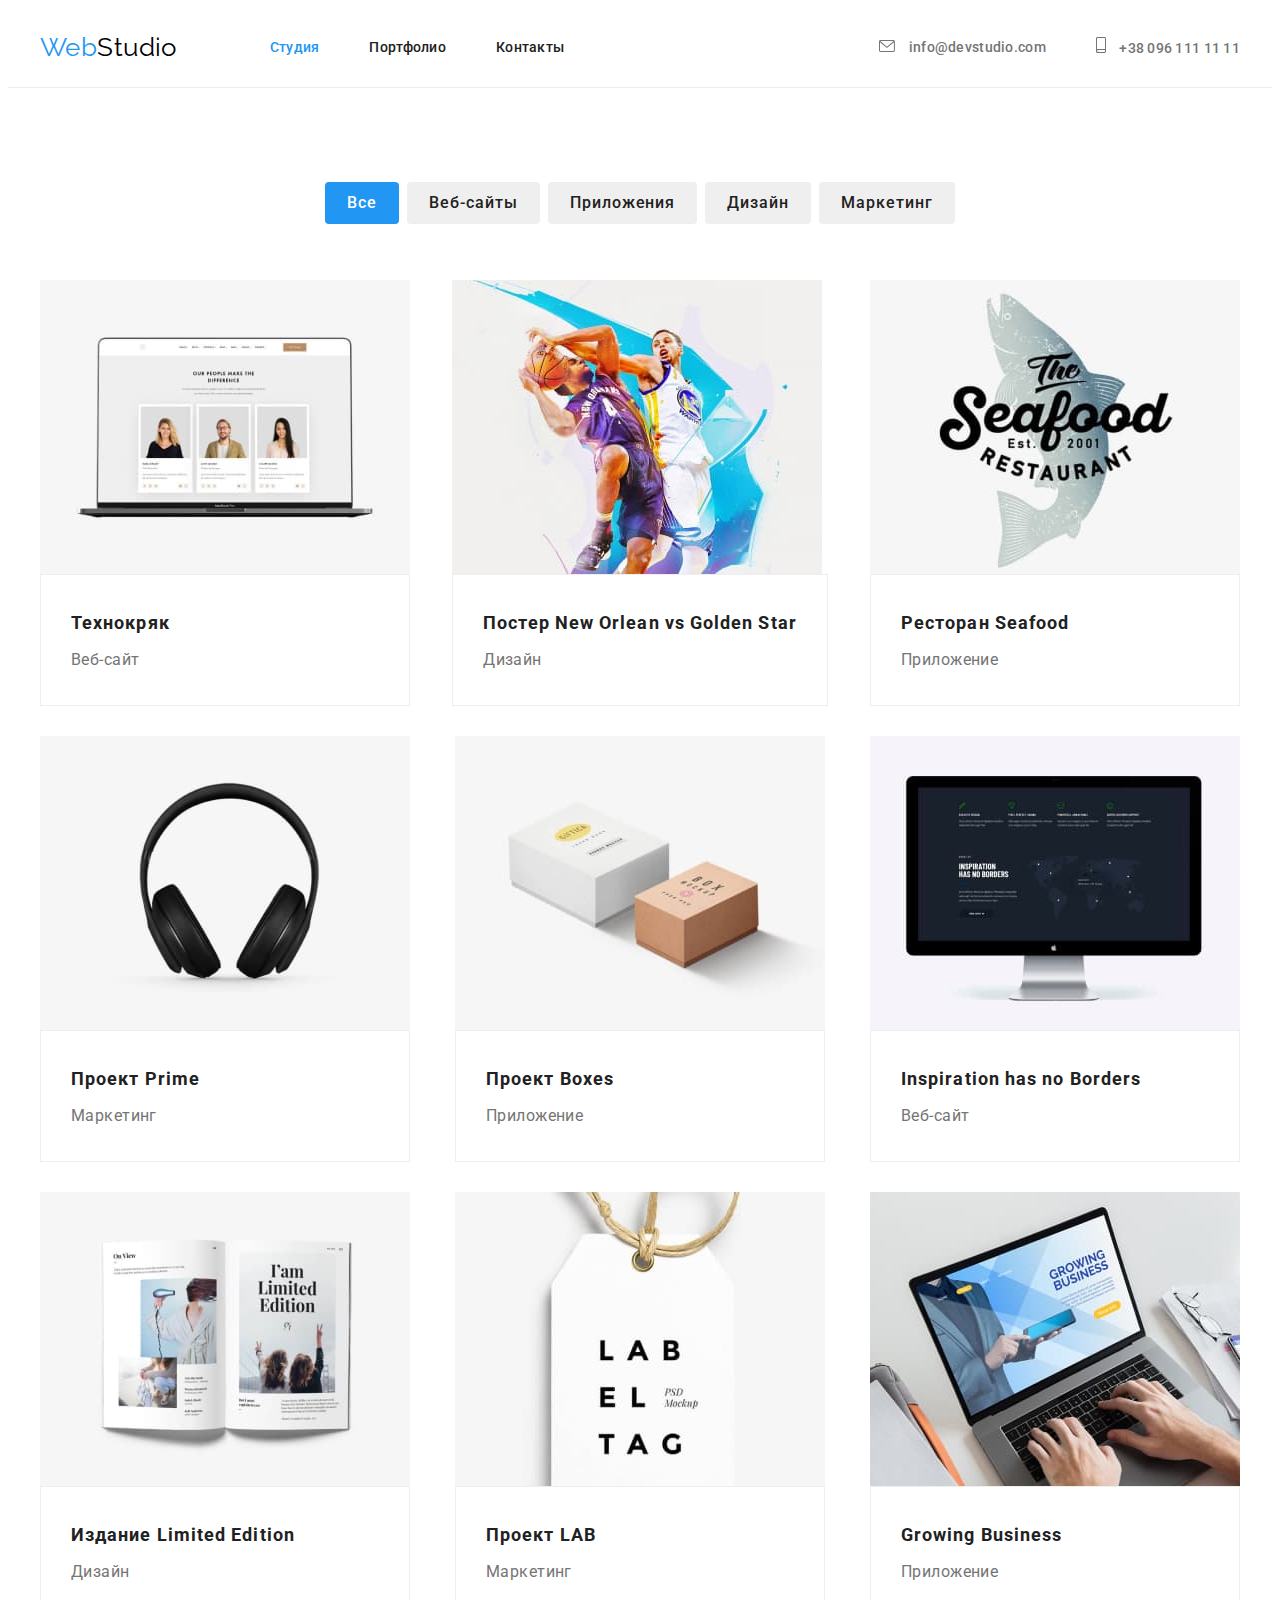
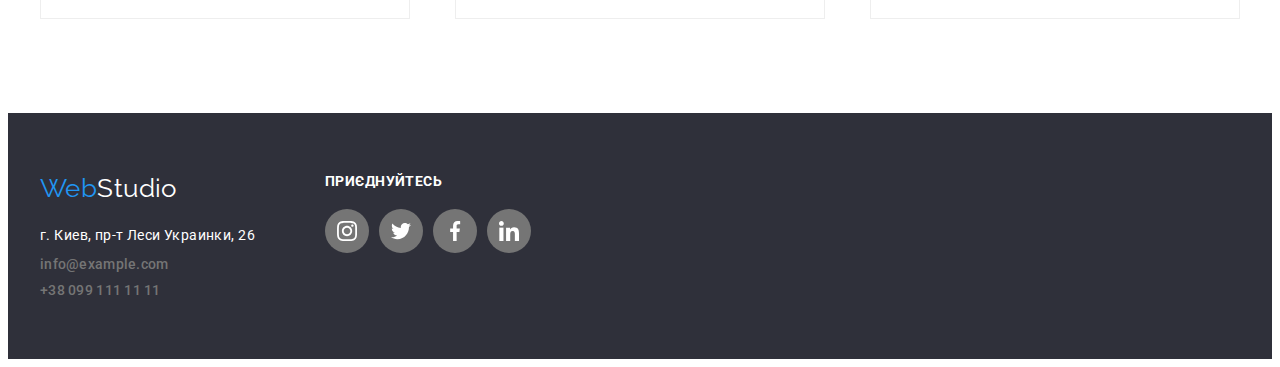
==== portfolio.html @ f5c57e6a "Офорвлює іконки, тіні" ====
<!DOCTYPE html>
<html lang="ru">
  <head>
    <meta charset="UTF-8" />
    <meta http-equiv="X-UA-Compatible" content="IE=edge" />
    <meta name="viewport" content="width=device-width, initial-scale=1.0" />
    <title>WebStudio</title>
    <link rel="preconnect" href="https://fonts.googleapis.com" />
    <link rel="preconnect" href="https://fonts.gstatic.com" crossorigin />
    <link
      href="https://fonts.googleapis.com/css2?family=Montserrat:wght@400;700&family=Raleway:wght@700&family=Roboto:wght@400;500;700;900&display=swap"
      rel="stylesheet"
    />
    <link
      rel="stylesheet"
      href="https://cdnjs.cloudflare.com/ajax/libs/modern-normalize/1.1.0/modern-normalize.min.css"
      integrity="sha512-wpPYUAdjBVSE4KJnH1VR1HeZfpl1ub8YT/NKx4PuQ5NmX2tKuGu6U/JRp5y+Y8XG2tV+wKQpNHVUX03MfMFn9Q=="
      crossorigin="anonymous"
      referrerpolicy="no-referrer"
    />
    <link rel="stylesheet" href="./css/styles.css" />
  </head>
  <body>
    <header class="top-header section">
      <div class="container page-header-container">
        <nav class="navigation">
          <a class="logo link logo-link" href="./index.html"
            >Web<span class="logo logo-black">Studio</span>
          </a>
          <ul class="menu list menu-list-container">
            <li class="menu-item">
              <a class="nav-link link current" href="./index.html">Студия</a>
            </li>
            <li class="menu-item">
              <a class="nav-link link" href="./portfolio.html">Портфолио</a>
            </li>
            <li class="menu-item">
              <a class="nav-link link" href="">Контакты</a>
            </li>
          </ul>
        </nav>

        <ul class="list container list-contact-container">
          <li class="contact-item">
            <svg class="icon-convert" width="16px" height="12px">
              <use href="./images/sprite.svg#icon-envelope"></use>
            </svg>
            <a class="contact link" href="mailto:info@devstudio.com"
              >info@devstudio.com</a
            >
          </li>
          <li class="contact-item">
            <svg class="icon-convert" width="10px" height="16px">
              <use
                class="icon-convert"
                href="./images/sprite.svg#icon-smartphone"
              ></use>
            </svg>
            <a class="contact link" href="tel:+380961111111"
              >+38 096 111 11 11</a
            >
          </li>
        </ul>
      </div>
    </header>

    <main>
      <section class="work-examples section">
        <div class="container">
          <ul class="list hero-btn-pf-list">
            <li class="hero-btn-list-pf">
              <button class="hero-btn-pf active" type="button">Все</button>
            </li>
            <li class="hero-btn-list-pf">
              <button class="hero-btn-pf" type="button">Веб-сайты</button>
            </li>
            <li class="hero-btn-list-pf">
              <button class="hero-btn-pf" type="button">Приложения</button>
            </li>
            <li class="hero-btn-list-pf">
              <button class="hero-btn-pf" type="button">Дизайн</button>
            </li>
            <li class="hero-btn-list-pf">
              <button class="hero-btn-pf" type="button">Маркетинг</button>
            </li>
          </ul>

          <h1 class="visually-hidden">Портфолио</h1>

          <ul class="list work-examplest-list">
            <li class="work-examples-item">
              <img
                src="./images/portfolio/web-site-1.jpg"
                alt="Пример страницы веб-сайта"
                width="370"
                height="294"
              />
              <div class="work-text-item">
                <h2 class="section-title-pf">Технокряк</h2>
                <p class="work-description">Веб-сайт</p>
              </div>
            </li>

            <li class="work-examples-item">
              <img
                src="./images/portfolio/design-1.jpg"
                alt="Баскетболисты"
                width="370"
                height="294"
              />
              <div class="work-text-item">
                <h2 class="section-title-pf">
                  Постер <span lang="en">New Orlean vs Golden Star</span>
                </h2>
                <p class="work-description">Дизайн</p>
              </div>
            </li>

            <li class="work-examples-item">
              <img
                src="./images/portfolio/app-1.jpg"
                alt="Логотип ресторана Seafood"
                width="370"
                height="294"
              />
              <div class="work-text-item">
                <h2 class="section-title-pf">
                  Ресторан <span lang="en">Seafood</span>
                </h2>
                <p class="work-description">Приложение</p>
              </div>
            </li>
            <li class="work-examples-item">
              <img
                src="./images/portfolio/marketing-1.jpg"
                alt="Наушники"
                width="370"
                height="294"
              />
              <div class="work-text-item">
                <h2 class="section-title-pf">
                  Проект <span lang="en">Prime</span>
                </h2>
                <p class="work-description">Маркетинг</p>
              </div>
            </li>

            <li class="work-examples-item">
              <img
                src="./images/portfolio/app-2.jpg"
                alt="Декоративные боксы"
                width="370"
                height="294"
              />
              <div class="work-text-item">
                <h2 class="section-title-pf">
                  Проект <span lang="en">Boxes</span>
                </h2>
                <p class="work-description">Приложение</p>
              </div>
            </li>

            <li class="work-examples-item">
              <img
                src="./images/portfolio/web-site-2.jpg"
                alt="Пример страницы веб-сайта №2"
                width="370"
                height="294"
              />
              <div class="work-text-item">
                <h2 class="section-title-pf">
                  <span lang="en">Inspiration has no Borders</span>
                </h2>
                <p class="work-description">Веб-сайт</p>
              </div>
            </li>

            <li class="work-examples-item">
              <img
                src="./images/portfolio/design-2.jpg"
                alt="Журнал в развороте"
                width="370"
                height="294"
              />
              <div class="work-text-item">
                <h2 class="section-title-pf">
                  Издание <span lang="en">Limited Edition</span>
                </h2>
                <p class="work-description">Дизайн</p>
              </div>
            </li>

            <li class="work-examples-item">
              <img
                src="./images/portfolio/marketing-2.jpg"
                alt="Декоративная бирка"
                width="370"
                height="294"
              />
              <div class="work-text-item">
                <h2 class="section-title-pf">
                  Проект <span lang="en">LAB</span>
                </h2>
                <p class="work-description">Маркетинг</p>
              </div>
            </li>

            <li class="work-examples-item">
              <img
                src="./images/portfolio/app-3.jpg"
                alt="Открытый ноутбук с руками на клавиатуре"
                width="370"
                height="294"
              />
              <div class="work-text-item">
                <h2 class="section-title-pf">
                  <span lang="en">Growing Business</span>
                </h2>
                <p class="work-description">Приложение</p>
              </div>
            </li>
          </ul>
        </div>
      </section>
    </main>

    <footer class="footer">
      <div class="footer-lister container">
        <div class="adress-footer">
          <a class="logo link logo-footer" href="./index.html"
            >Web<span class="logo logo-white">Studio</span>
          </a>

          <ul class="list footer-list">
            <li class="footer-list-item">
              <a
                class="address link"
                href="https://goo.gl/maps/izDDTeP29gWywZRQ9"
                target="_blank"
                rel="noopener nofollow noreferrer"
                >г. Киев, пр-т Леси Украинки, 26</a
              >
            </li>
            <li class="footer-list-item">
              <a
                class="contact link contact-footer"
                href="mailto:info@example.com"
                >info@example.com</a
              >
            </li>
            <li class="footer-list-item">
              <a class="contact link" href="tel:+380991111111"
                >+38 099 111 11 11</a
              >
            </li>
          </ul>
        </div>
        <div class="social-footer">
          <p class="common-footer">ПРИЄДНУЙТЕСЬ</p>
          <ul class="social-list list">
            <li class="cosial-list-item">
              <a href="" class="social-list-link-footer">
                <svg class="social-list-icon-footer" width="20px" height="20px">
                  <use href="./images/sprite.svg#icon-instagram-2"></use>
                </svg>
              </a>
            </li>
            <li class="cosial-list-item">
              <a href="" class="social-list-link-footer">
                <svg class="social-list-icon-footer" width="20px" height="20px">
                  <use href="./images/sprite.svg#icon-twitter-1"></use>
                </svg>
              </a>
            </li>
            <li class="cosial-list-item">
              <a href="" class="social-list-link-footer">
                <svg class="social-list-icon-footer" width="20px" height="20px">
                  <use href="./images/sprite.svg#icon-facebook-1"></use>
                </svg>
              </a>
            </li>
            <li class="cosial-list-item">
              <a href="" class="social-list-link-footer">
                <svg class="social-list-icon-footer" width="20px" height="20px">
                  <use href="./images/sprite.svg#icon-linkedin-1"></use>
                </svg>
              </a>
            </li>
          </ul>
        </div>
      </div>
    </footer>
  </body>
</html>
---- css/styles.css ----
:root {
  --background-color: #ffffff;
  --accent-color: #2196f3;
  --text-color: #212121;
  --section-text: #757575;
}

ul,
ol {
  margin-top: 0;
  margin-bottom: 0;
  padding-left: 0;
}

h1,
h2,
h3,
h4,
p {
  margin-top: 0;
  margin-bottom: 0;
}

img {
  display: block;
}

body {
  font-family: "Roboto", sans-serif;
  color: var(--section-text);
  font-size: 14px;
  letter-spacing: 0.03em;
}

.section {
  padding-top: 94px;
  padding-bottom: 94px;
}

.container {
  width: 1200px;
  margin-left: auto;
  margin-right: auto;
  padding-left: 15px;
  padding-right: 15px;
}

.top-header {
  padding-top: 24px;
  padding-bottom: 24px;
  border-bottom: 1px solid #ececec;
}

.page-header-container {
  display: flex;
}

.navigation {
  display: flex;
  align-items: center;
}

.menu-list-container {
  display: flex;
  align-items: center;
  padding: 0;
  margin: 0;
}

.list-contact-container {
  display: flex;
  justify-content: flex-end;
  align-items: center;
  padding: 0;
  margin: 0;
}

.list {
  list-style: none;
}

.link {
  text-decoration: none;
}

.logo {
  font-family: "Raleway", sans-serif;
  font-size: 26px;
  line-height: 1.19;
  color: var(--accent-color);
}

.logo-link {
  margin-right: 93px;
}

.logo-black {
  color: #000000;
}

.nav-link {
  font-weight: 500;
  line-height: 1.14;
  letter-spacing: 0.02em;
  color: var(--text-color);
}

.nav-link:hover,
.nav-link:focus {
  color: var(--accent-color);
}

.menu .link.current {
  color: var(--accent-color);
}

.menu-item:not(:last-child) {
  margin-right: 50px;
}

.contact {
  color: var(--section-text);
  font-weight: 500;
  line-height: 1.14;
  letter-spacing: 0.02em;
}

.contact:hover,
.contact:focus {
  color: var(--accent-color);
}

.contact-item:hover,
.contact-item:focus {
  cursor: pointer;
  color: var(--accent-color);
}

.contact-item:hover .icon-convert,
.contact-item:focus .icon-convert {
  cursor: pointer;
  fill: var(--accent-color);
}

.contact-item:not(:last-child) {
  margin-right: 50px;
}

.icon-convert {
  fill: #757575;
  margin-right: 10px;
}

.hero-title {
  width: 696px;
  font-weight: 900;
  font-size: 44px;
  line-height: 1.36;
  text-align: center;
  letter-spacing: 0.06em;
  text-transform: uppercase;
  color: var(--background-color);
  margin-bottom: 30px;
  margin-left: auto;
  margin-right: auto;
}

.hero {
  background-color: #2f303a;
  padding-top: 200px;
  padding-bottom: 200px;
  background-image: linear-gradient(
      rgba(47, 48, 58, 0.4),
      rgba(47, 48, 58, 0.4)
    ),
    url(../images/Img.jpg);
  background-size: cover;
}

.hero-btn {
  font-weight: 500;
  border: none;
  border-radius: 4px;
  padding: 6px 22px;
  font-size: 16px;
  line-height: 1.9;
  display: flex;
  align-items: center;
  text-align: center;
  letter-spacing: 0.06em;
  color: var(--background-color);
  background-color: var(--accent-color);
  cursor: pointer;
  margin-left: auto;
  margin-right: auto;
}

.hero-btn:hover,
.hero-btn:focus {
  background-color: var(--section-text);
}

.hero-btn-pf {
  font-family: inherit;
  border: none;
  border-radius: 4px;
  padding: 6px 22px;
  font-weight: 500;
  font-size: 16px;
  line-height: 1.9;
  display: flex;
  align-items: center;
  text-align: center;
  letter-spacing: 0.06em;
  color: var(--text-color);
  cursor: pointer;
}

.hero-btn-pf:hover,
.hero-btn-pf:focus {
  color: var(--background-color);
  background: var(--accent-color);
  box-shadow: 0px 1px 1px rgba(0, 0, 0, 0.12), 0px 4px 4px rgba(0, 0, 0, 0.06),
    1px 4px 6px rgba(0, 0, 0, 0.16);
}

.visually-hidden {
  position: absolute;
  white-space: nowrap;
  width: 1px;
  height: 1px;
  overflow: hidden;
  border: 0;
  padding: 0;
  clip: rect(0 0 0 0);
  clip-path: inset(50%);
  margin: -1px;
}

.benefits {
  padding-top: 94px;
}

.benefits-title {
  font-size: 14px;
  line-height: 1.14;
  text-transform: uppercase;
  color: var(--text-color);
}

.benefits-list {
  display: flex;
  justify-content: center;
}

.benefits-item:not(:nth-child(4n)) {
  margin-right: 30px;
}

.benefits-icon-cont {
  width: 270px;
  height: 120px;
  display: flex;
  justify-content: center;
  margin-bottom: 30px;
  background-color: #f5f4fa;
  border-radius: 4px;
}

.clients-list {
  display: flex;
}

.section-description {
  width: 270px;
  height: 75px;
}

.section-description {
  line-height: 1.7;
}

.section-title {
  font-size: 36px;
  line-height: 1.16;
  text-align: center;
  color: var(--text-color);
  margin-bottom: 50px;
}

.work-list {
  padding-top: 0;
}

.work-list-cards {
  display: flex;
  justify-content: center;
}

.work-list-item:not(:last-child) {
  margin-right: 30px;
}

.team {
  background-color: #f5f4fa;
}

.team-title {
  margin-bottom: 50px;
}

.team-list {
  display: flex;
  justify-content: center;
}

.team-cards:not(:nth-child(4n)) {
  margin-right: 30px;
}

.team-member {
  font-weight: 500;
  font-size: 16px;
  line-height: 1.18;
  text-align: center;
  letter-spacing: 0.03em;
  color: var(--text-color);
}

.job-title {
  font-size: 16px;
  line-height: 1.18;
  text-align: center;
  margin-top: 10px;
  margin-bottom: 16px;
}

.address {
  line-height: 1.7;
  color: var(--background-color);
}

.work-examples .title {
  font-size: 18px;
  line-height: 2;
  letter-spacing: 0.06em;
  color: var(--text-color);
}

.section-title-pf {
  font-size: 18px;
  line-height: 2;

  letter-spacing: 0.06em;
  color: var(--text-color);

  margin-bottom: 4px;
}

.work-description {
  font-size: 16px;
  line-height: 1.88;
}

.footer {
  background-color: #2f303a;
  padding-top: 60px;
  padding-bottom: 60px;
}

.logo-footer {
  display: block;
  margin-bottom: 20px;
}

.logo-white {
  color: var(--background-color);
}

.footer-list-item:not(:nth-child(3n)) {
  margin-bottom: 9px;
}

.active {
  color: var(--background-color);
  background-color: var(--accent-color);
}

.hero-btn-pf-list {
  display: flex;
  justify-content: center;
  margin-bottom: 56px;
}

.hero-btn-list-pf:not(:nth-child(5n)) {
  margin-right: 8px;
}

.work-examplest-list {
  display: flex;
  flex-wrap: wrap;
  justify-content: space-between;
}

.work-examples-item:hover,
.work-examples-item:focus {
  cursor: pointer;
  box-shadow: 0px 1px 1px rgba(0, 0, 0, 0.12), 0px 4px 4px rgba(0, 0, 0, 0.06),
    1px 4px 6px rgba(0, 0, 0, 0.16);
}

.work-text-item {
  background: var(--background-color);
  border: 1px solid #eeeeee;
  padding: 30px;
}

.social-list {
  display: flex;
  justify-content: center;
  gap: 10px;
}

.social-list-link {
  display: flex;
  justify-content: center;
  align-items: center;
  width: 44px;
  height: 44px;
  border-radius: 50%;
  background-color: var(--background-color);
}

.social-list-link:hover,
.social-list-link:focus {
  background-color: #2196f3;
}

.social-list-link:hover .social-list-icon,
.social-list-link:focus .social-list-icon {
  fill: var(--background-color);
}

.social-list-icon {
  fill: #afb1b8;
}

.clients-item {
  display: flex;
  justify-content: center;
  align-items: center;
  width: 170px;
  height: 92px;
  border: 1px solid #afb1b8;
  border-radius: 4px;
}

.clients-list {
  display: flex;
  gap: 30px;
}

.icon-clients {
  display: flex;
  justify-content: center;
  align-items: center;
  fill: #afb1b8;
}

.clients-item:hover,
.clients-item:focus {
  border-color: var(--accent-color);
  cursor: pointer;
}

.clients-item:hover .icon-clients-log,
.clients-item:focus .icon-clients-log {
  fill: var(--accent-color);
}

.work-examples-item:not(:nth-last-child(-n + 3)) {
  margin-bottom: 30px;
}
.footer-lister {
  display: flex;
}

.adress-footer {
  margin-right: 70px;
}

.common-footer {
  font-family: "Roboto";
  font-style: normal;
  font-weight: 700;
  font-size: 14px;
  line-height: 0, 87;
  letter-spacing: 0.03em;
  text-transform: uppercase;
  color: var(--background-color);
  margin-bottom: 20px;
}

.social-list-link-footer {
  display: flex;
  justify-content: center;
  align-items: center;
  width: 44px;
  height: 44px;
  border-radius: 50%;
  background-color: var(--section-text);
}

.social-list-link-footer:hover,
.social-list-link-footer:focus {
  background-color: #2196f3;
}

.social-list-link-footer:hover .social-list-icon,
.social-list-link-footer:focus .social-list-icon {
  fill: var(--background-color);
}

.social-list-icon-footer {
  fill: var(--background-color);
}
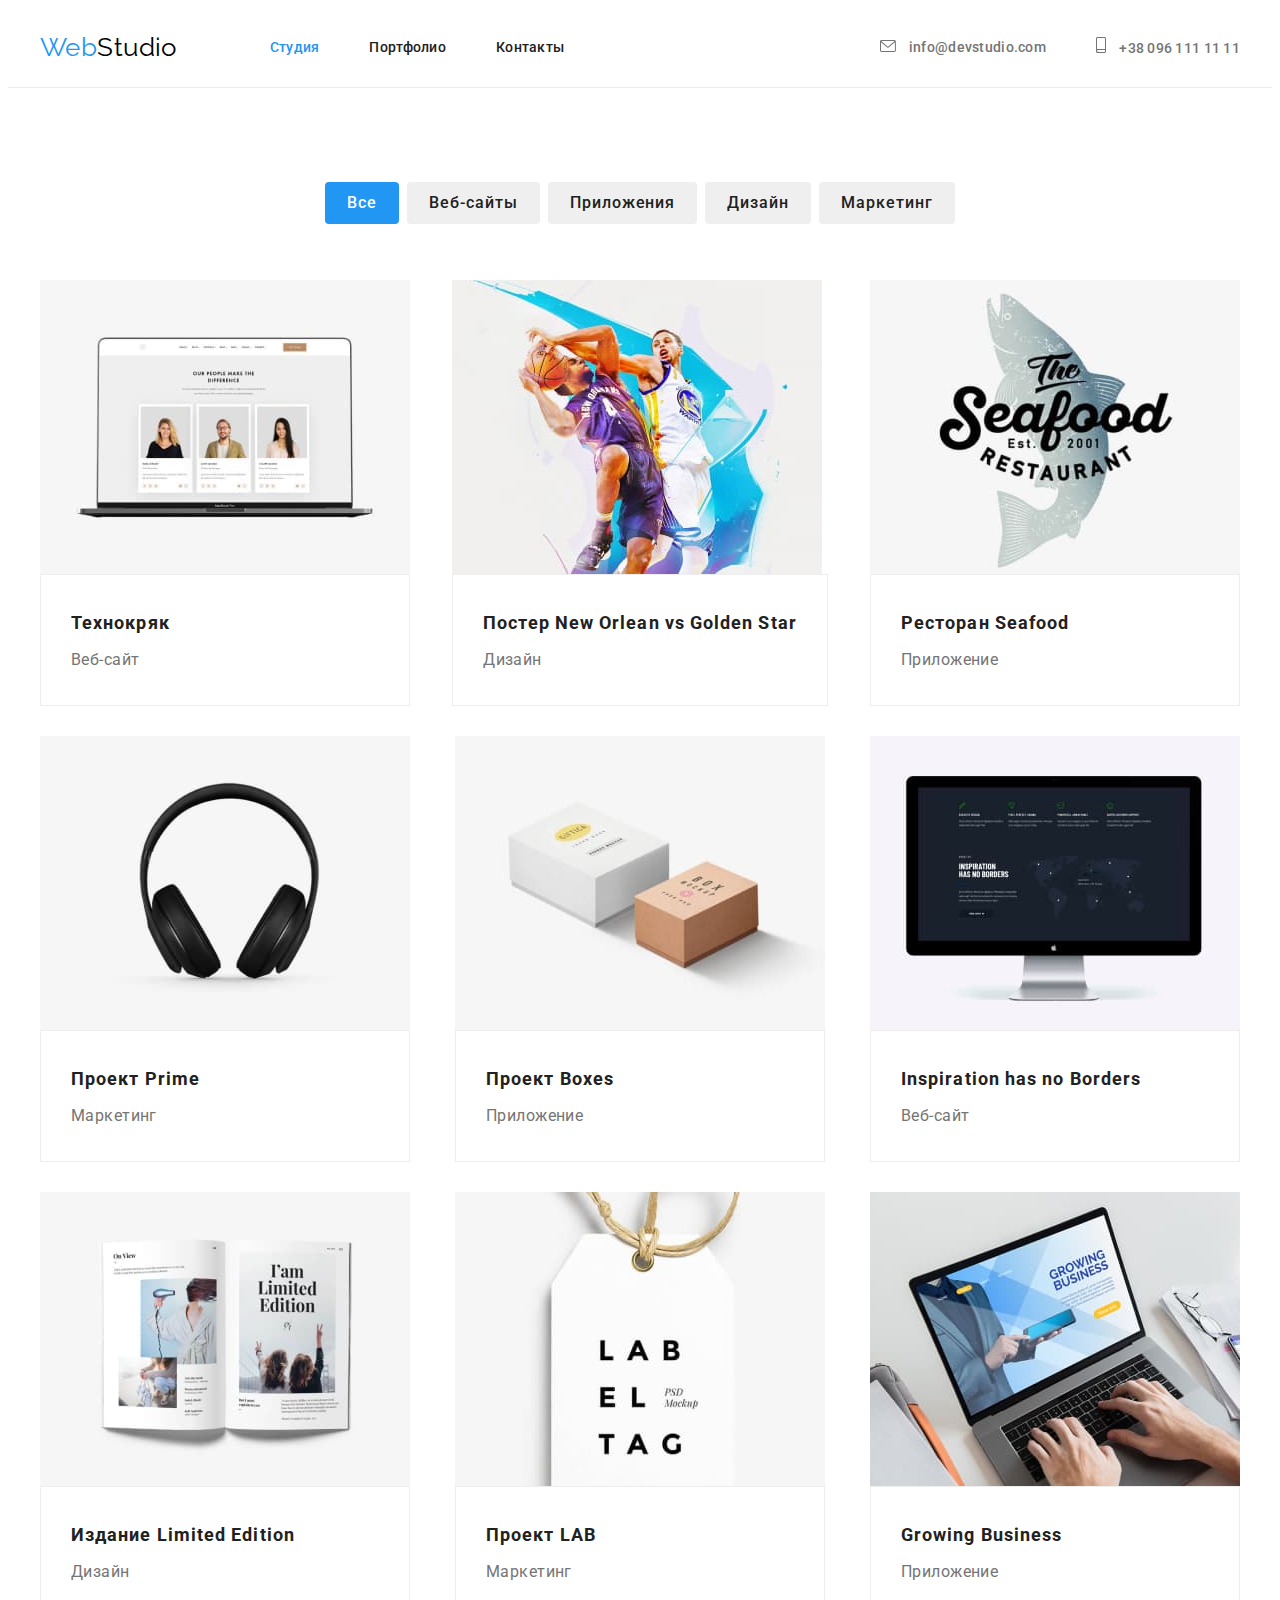
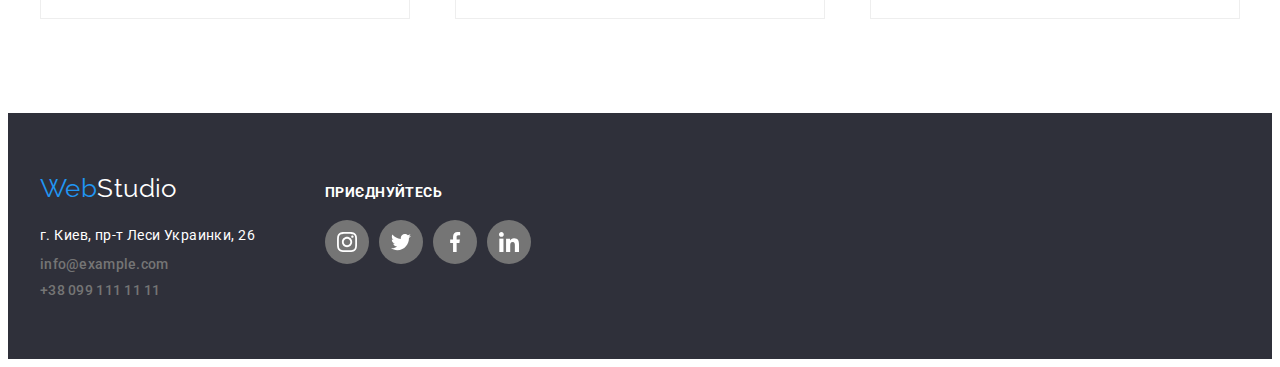
==== commit 8776487c: "Виправляє помилки" ====
--- a/portfolio.html
+++ b/portfolio.html
@@ -42,22 +42,22 @@
 
         <ul class="list container list-contact-container">
           <li class="contact-item">
-            <svg class="icon-convert" width="16px" height="12px">
-              <use href="./images/sprite.svg#icon-envelope"></use>
-            </svg>
-            <a class="contact link" href="mailto:info@devstudio.com"
-              >info@devstudio.com</a
+            <a class="contact link" href="mailto:info@devstudio.com">
+              <svg class="icon-convert" width="16px" height="12px">
+                <use href="./images/sprite.svg#icon-envelope"></use>
+              </svg>
+              info@devstudio.com</a
             >
           </li>
           <li class="contact-item">
-            <svg class="icon-convert" width="10px" height="16px">
-              <use
-                class="icon-convert"
-                href="./images/sprite.svg#icon-smartphone"
-              ></use>
-            </svg>
-            <a class="contact link" href="tel:+380961111111"
-              >+38 096 111 11 11</a
+            <a class="contact link" href="tel:+380961111111">
+              <svg class="icon-convert" width="10px" height="16px">
+                <use
+                  class="icon-convert"
+                  href="./images/sprite.svg#icon-smartphone"
+                ></use>
+              </svg>
+              +38 096 111 11 11</a
             >
           </li>
         </ul>
@@ -89,135 +89,153 @@
 
           <ul class="list work-examplest-list">
             <li class="work-examples-item">
-              <img
-                src="./images/portfolio/web-site-1.jpg"
-                alt="Пример страницы веб-сайта"
-                width="370"
-                height="294"
-              />
-              <div class="work-text-item">
-                <h2 class="section-title-pf">Технокряк</h2>
-                <p class="work-description">Веб-сайт</p>
-              </div>
-            </li>
-
-            <li class="work-examples-item">
-              <img
-                src="./images/portfolio/design-1.jpg"
-                alt="Баскетболисты"
-                width="370"
-                height="294"
-              />
-              <div class="work-text-item">
-                <h2 class="section-title-pf">
-                  Постер <span lang="en">New Orlean vs Golden Star</span>
-                </h2>
-                <p class="work-description">Дизайн</p>
-              </div>
-            </li>
-
-            <li class="work-examples-item">
-              <img
-                src="./images/portfolio/app-1.jpg"
-                alt="Логотип ресторана Seafood"
-                width="370"
-                height="294"
-              />
-              <div class="work-text-item">
-                <h2 class="section-title-pf">
-                  Ресторан <span lang="en">Seafood</span>
-                </h2>
-                <p class="work-description">Приложение</p>
-              </div>
-            </li>
-            <li class="work-examples-item">
-              <img
-                src="./images/portfolio/marketing-1.jpg"
-                alt="Наушники"
-                width="370"
-                height="294"
-              />
-              <div class="work-text-item">
-                <h2 class="section-title-pf">
-                  Проект <span lang="en">Prime</span>
-                </h2>
-                <p class="work-description">Маркетинг</p>
-              </div>
-            </li>
-
-            <li class="work-examples-item">
-              <img
-                src="./images/portfolio/app-2.jpg"
-                alt="Декоративные боксы"
-                width="370"
-                height="294"
-              />
-              <div class="work-text-item">
-                <h2 class="section-title-pf">
-                  Проект <span lang="en">Boxes</span>
-                </h2>
-                <p class="work-description">Приложение</p>
-              </div>
-            </li>
-
-            <li class="work-examples-item">
-              <img
-                src="./images/portfolio/web-site-2.jpg"
-                alt="Пример страницы веб-сайта №2"
-                width="370"
-                height="294"
-              />
-              <div class="work-text-item">
-                <h2 class="section-title-pf">
-                  <span lang="en">Inspiration has no Borders</span>
-                </h2>
-                <p class="work-description">Веб-сайт</p>
-              </div>
-            </li>
-
-            <li class="work-examples-item">
-              <img
-                src="./images/portfolio/design-2.jpg"
-                alt="Журнал в развороте"
-                width="370"
-                height="294"
-              />
-              <div class="work-text-item">
-                <h2 class="section-title-pf">
-                  Издание <span lang="en">Limited Edition</span>
-                </h2>
-                <p class="work-description">Дизайн</p>
-              </div>
-            </li>
-
-            <li class="work-examples-item">
-              <img
-                src="./images/portfolio/marketing-2.jpg"
-                alt="Декоративная бирка"
-                width="370"
-                height="294"
-              />
-              <div class="work-text-item">
-                <h2 class="section-title-pf">
-                  Проект <span lang="en">LAB</span>
-                </h2>
-                <p class="work-description">Маркетинг</p>
-              </div>
-            </li>
-
-            <li class="work-examples-item">
-              <img
-                src="./images/portfolio/app-3.jpg"
-                alt="Открытый ноутбук с руками на клавиатуре"
-                width="370"
-                height="294"
-              />
-              <div class="work-text-item">
-                <h2 class="section-title-pf">
-                  <span lang="en">Growing Business</span>
-                </h2>
-                <p class="work-description">Приложение</p>
-              </div>
+              <a class="link link-text" href="">
+                <img
+                  src="./images/portfolio/web-site-1.jpg"
+                  alt="Пример страницы веб-сайта"
+                  width="370"
+                  height="294"
+                />
+                <div class="work-text-item">
+                  <h2 class="section-title-pf">Технокряк</h2>
+                  <p class="work-description">Веб-сайт</p>
+                </div></a
+              >
+            </li>
+
+            <li class="work-examples-item">
+              <a class="link link-text" href="">
+                <img
+                  src="./images/portfolio/design-1.jpg"
+                  alt="Баскетболисты"
+                  width="370"
+                  height="294"
+                />
+                <div class="work-text-item">
+                  <h2 class="section-title-pf">
+                    Постер <span lang="en">New Orlean vs Golden Star</span>
+                  </h2>
+                  <p class="work-description">Дизайн</p>
+                </div></a
+              >
+            </li>
+
+            <li class="work-examples-item">
+              <a class="link link-text" href="">
+                <img
+                  src="./images/portfolio/app-1.jpg"
+                  alt="Логотип ресторана Seafood"
+                  width="370"
+                  height="294"
+                />
+                <div class="work-text-item">
+                  <h2 class="section-title-pf">
+                    Ресторан <span lang="en">Seafood</span>
+                  </h2>
+                  <p class="work-description">Приложение</p>
+                </div></a
+              >
+            </li>
+            <li class="work-examples-item">
+              <a class="link link-text" href=""
+                ><img
+                  src="./images/portfolio/marketing-1.jpg"
+                  alt="Наушники"
+                  width="370"
+                  height="294"
+                />
+                <div class="work-text-item">
+                  <h2 class="section-title-pf">
+                    Проект <span lang="en">Prime</span>
+                  </h2>
+                  <p class="work-description">Маркетинг</p>
+                </div></a
+              >
+            </li>
+
+            <li class="work-examples-item">
+              <a class="link link-text" href=""
+                ><img
+                  src="./images/portfolio/app-2.jpg"
+                  alt="Декоративные боксы"
+                  width="370"
+                  height="294"
+                />
+                <div class="work-text-item">
+                  <h2 class="section-title-pf">
+                    Проект <span lang="en">Boxes</span>
+                  </h2>
+                  <p class="work-description">Приложение</p>
+                </div></a
+              >
+            </li>
+
+            <li class="work-examples-item">
+              <a class="link link-text" href="">
+                <img
+                  src="./images/portfolio/web-site-2.jpg"
+                  alt="Пример страницы веб-сайта №2"
+                  width="370"
+                  height="294"
+                />
+                <div class="work-text-item">
+                  <h2 class="section-title-pf">
+                    <span lang="en">Inspiration has no Borders</span>
+                  </h2>
+                  <p class="work-description">Веб-сайт</p>
+                </div></a
+              >
+            </li>
+
+            <li class="work-examples-item">
+              <a class="link link-text" href="">
+                <img
+                  src="./images/portfolio/design-2.jpg"
+                  alt="Журнал в развороте"
+                  width="370"
+                  height="294"
+                />
+                <div class="work-text-item">
+                  <h2 class="section-title-pf">
+                    Издание <span lang="en">Limited Edition</span>
+                  </h2>
+                  <p class="work-description">Дизайн</p>
+                </div></a
+              >
+            </li>
+
+            <li class="work-examples-item">
+              <a class="link link-text" href="">
+                <img
+                  src="./images/portfolio/marketing-2.jpg"
+                  alt="Декоративная бирка"
+                  width="370"
+                  height="294"
+                />
+                <div class="work-text-item">
+                  <h2 class="section-title-pf">
+                    Проект <span lang="en">LAB</span>
+                  </h2>
+                  <p class="work-description">Маркетинг</p>
+                </div></a
+              >
+            </li>
+
+            <li class="work-examples-item">
+              <a class="link link-text" href="">
+                <img
+                  src="./images/portfolio/app-3.jpg"
+                  alt="Открытый ноутбук с руками на клавиатуре"
+                  width="370"
+                  height="294"
+                />
+                <div class="work-text-item">
+                  <h2 class="section-title-pf">
+                    <span lang="en">Growing Business</span>
+                  </h2>
+                  <p class="work-description">Приложение</p>
+                </div></a
+              >
             </li>
           </ul>
         </div>
--- a/css/styles.css
+++ b/css/styles.css
@@ -23,6 +23,10 @@
 
 img {
   display: block;
+}
+
+.link-text {
+  color: #757575;
 }
 
 body {
@@ -175,6 +179,10 @@
     ),
     url(../images/Img.jpg);
   background-size: cover;
+  background-repeat: no-repeat;
+  background-position: center;
+  max-width: 1600px;
+  margin: auto;
 }
 
 .hero-btn {
@@ -246,6 +254,7 @@
   line-height: 1.14;
   text-transform: uppercase;
   color: var(--text-color);
+  margin-bottom: 10px;
 }
 
 .benefits-list {
@@ -473,8 +482,8 @@
   cursor: pointer;
 }
 
-.clients-item:hover .icon-clients-log,
-.clients-item:focus .icon-clients-log {
+.clients-item-link:hover .icon-clients-log,
+.clients-item-link:focus .icon-clients-log {
   fill: var(--accent-color);
 }
 
@@ -483,6 +492,7 @@
 }
 .footer-lister {
   display: flex;
+  align-items: baseline;
 }
 
 .adress-footer {
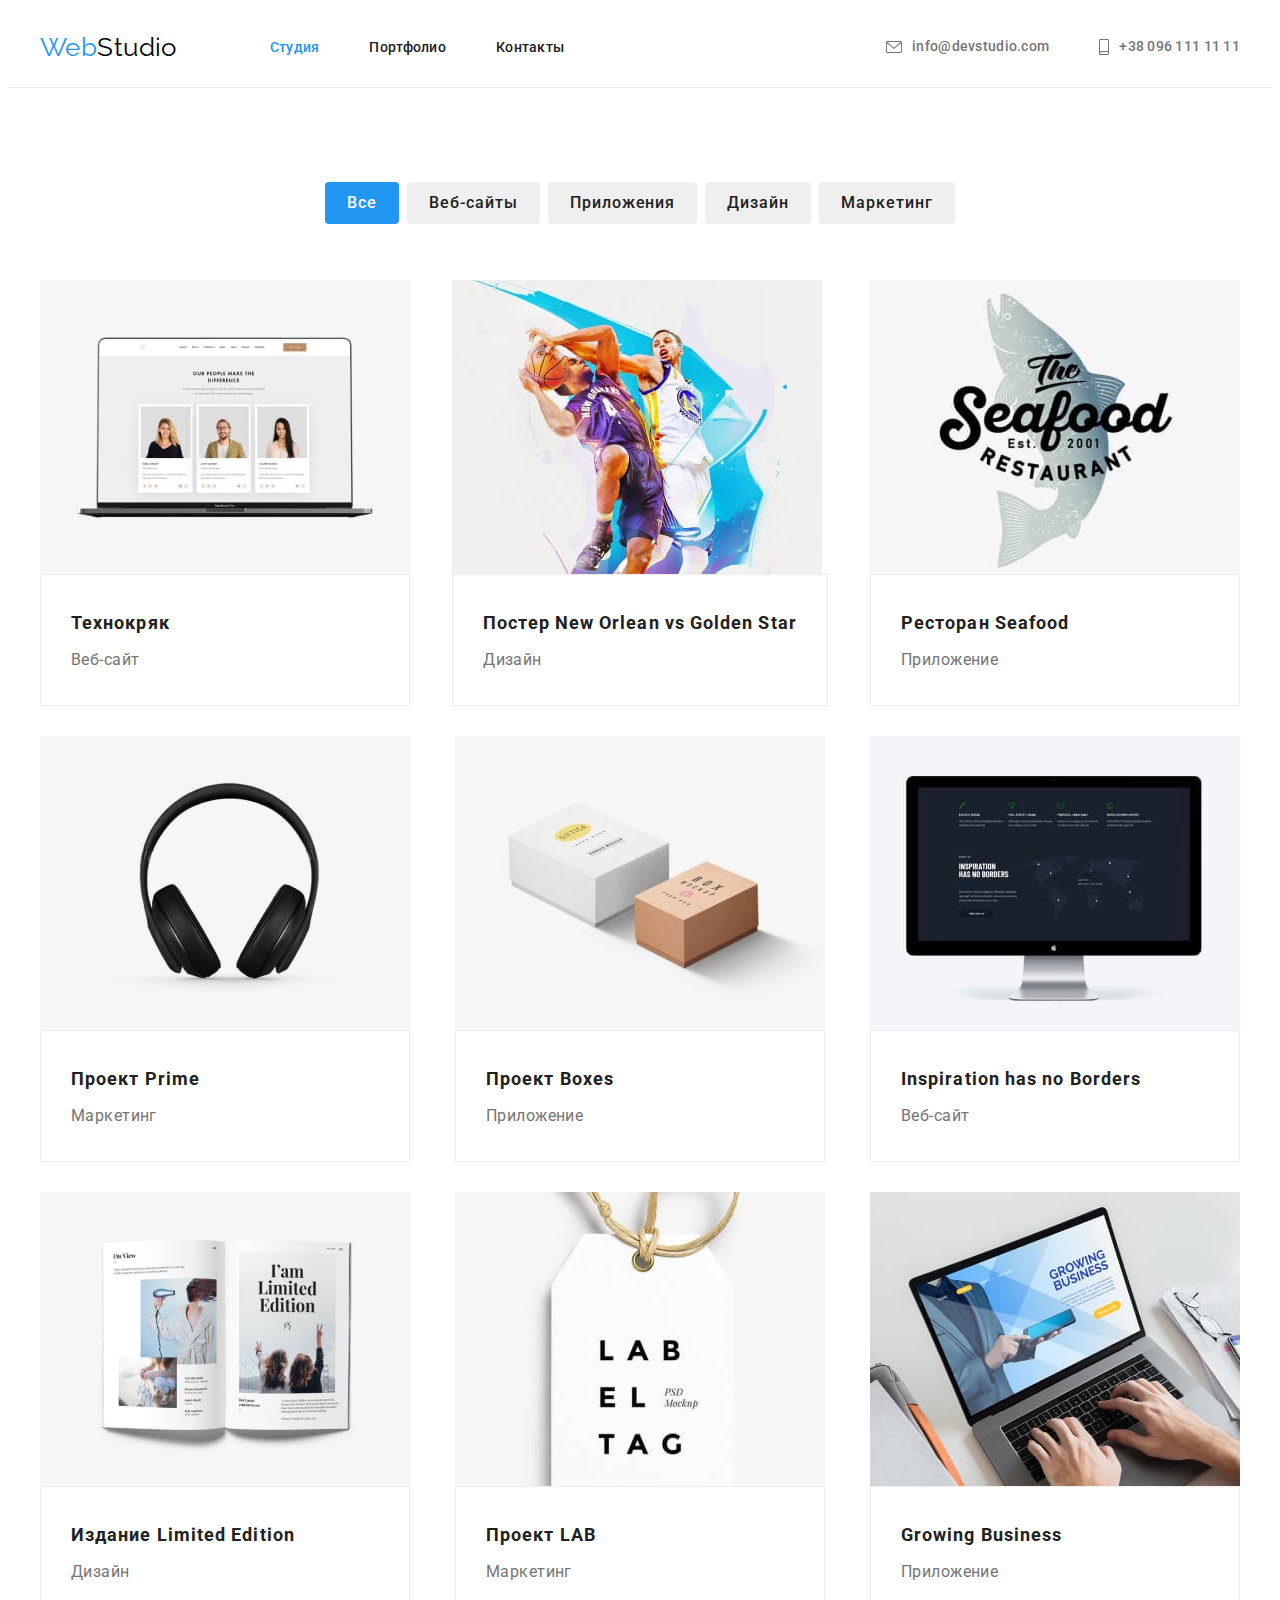
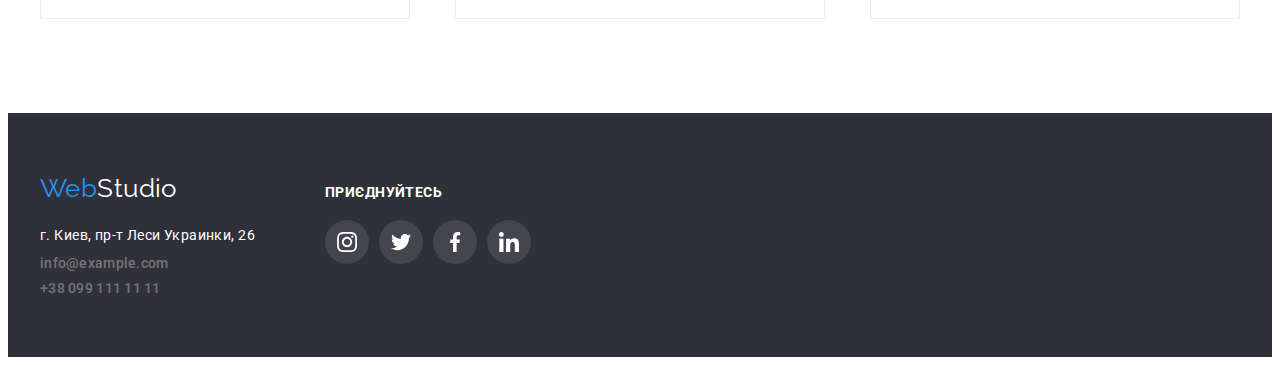
==== commit 7f398ca3: "Виправляє помилки" ====
--- a/portfolio.html
+++ b/portfolio.html
@@ -106,6 +106,7 @@
             <li class="work-examples-item">
               <a class="link link-text" href="">
                 <img
+                  class="fucking-basketbolist"
                   src="./images/portfolio/design-1.jpg"
                   alt="Баскетболисты"
                   width="370"
--- a/css/styles.css
+++ b/css/styles.css
@@ -23,6 +23,8 @@
 
 img {
   display: block;
+  max-width: 100%;
+  height: auto;
 }
 
 .link-text {
@@ -123,6 +125,8 @@
 }
 
 .contact {
+  display: flex;
+  align-items: center;
   color: var(--section-text);
   font-weight: 500;
   line-height: 1.14;
@@ -134,24 +138,12 @@
   color: var(--accent-color);
 }
 
-.contact-item:hover,
-.contact-item:focus {
-  cursor: pointer;
-  color: var(--accent-color);
-}
-
-.contact-item:hover .icon-convert,
-.contact-item:focus .icon-convert {
-  cursor: pointer;
-  fill: var(--accent-color);
-}
-
 .contact-item:not(:last-child) {
   margin-right: 50px;
 }
 
 .icon-convert {
-  fill: #757575;
+  fill: currentColor;
   margin-right: 10px;
 }
 
@@ -182,14 +174,14 @@
   background-repeat: no-repeat;
   background-position: center;
   max-width: 1600px;
-  margin: auto;
+  margin: 0 auto;
 }
 
 .hero-btn {
   font-weight: 500;
   border: none;
   border-radius: 4px;
-  padding: 6px 22px;
+  padding: 10px 32px;
   font-size: 16px;
   line-height: 1.9;
   display: flex;
@@ -413,6 +405,14 @@
 
 .work-examples-item:hover,
 .work-examples-item:focus {
+}
+
+.link-text {
+  display: block;
+}
+
+.link-text:hover,
+.link-text:focus {
   cursor: pointer;
   box-shadow: 0px 1px 1px rgba(0, 0, 0, 0.12), 0px 4px 4px rgba(0, 0, 0, 0.06),
     1px 4px 6px rgba(0, 0, 0, 0.16);
@@ -454,7 +454,7 @@
   fill: #afb1b8;
 }
 
-.clients-item {
+.clients-item-link {
   display: flex;
   justify-content: center;
   align-items: center;
@@ -462,6 +462,7 @@
   height: 92px;
   border: 1px solid #afb1b8;
   border-radius: 4px;
+  fill: #afb1b8;
 }
 
 .clients-list {
@@ -469,22 +470,11 @@
   gap: 30px;
 }
 
-.icon-clients {
-  display: flex;
-  justify-content: center;
-  align-items: center;
-  fill: #afb1b8;
-}
-
-.clients-item:hover,
-.clients-item:focus {
+.clients-item-link:hover,
+.clients-item-link:focus {
   border-color: var(--accent-color);
+  fill: var(--accent-color);
   cursor: pointer;
-}
-
-.clients-item-link:hover .icon-clients-log,
-.clients-item-link:focus .icon-clients-log {
-  fill: var(--accent-color);
 }
 
 .work-examples-item:not(:nth-last-child(-n + 3)) {
@@ -518,7 +508,7 @@
   width: 44px;
   height: 44px;
   border-radius: 50%;
-  background-color: var(--section-text);
+  background-color: rgba(255, 255, 255, 0.1);
 }
 
 .social-list-link-footer:hover,
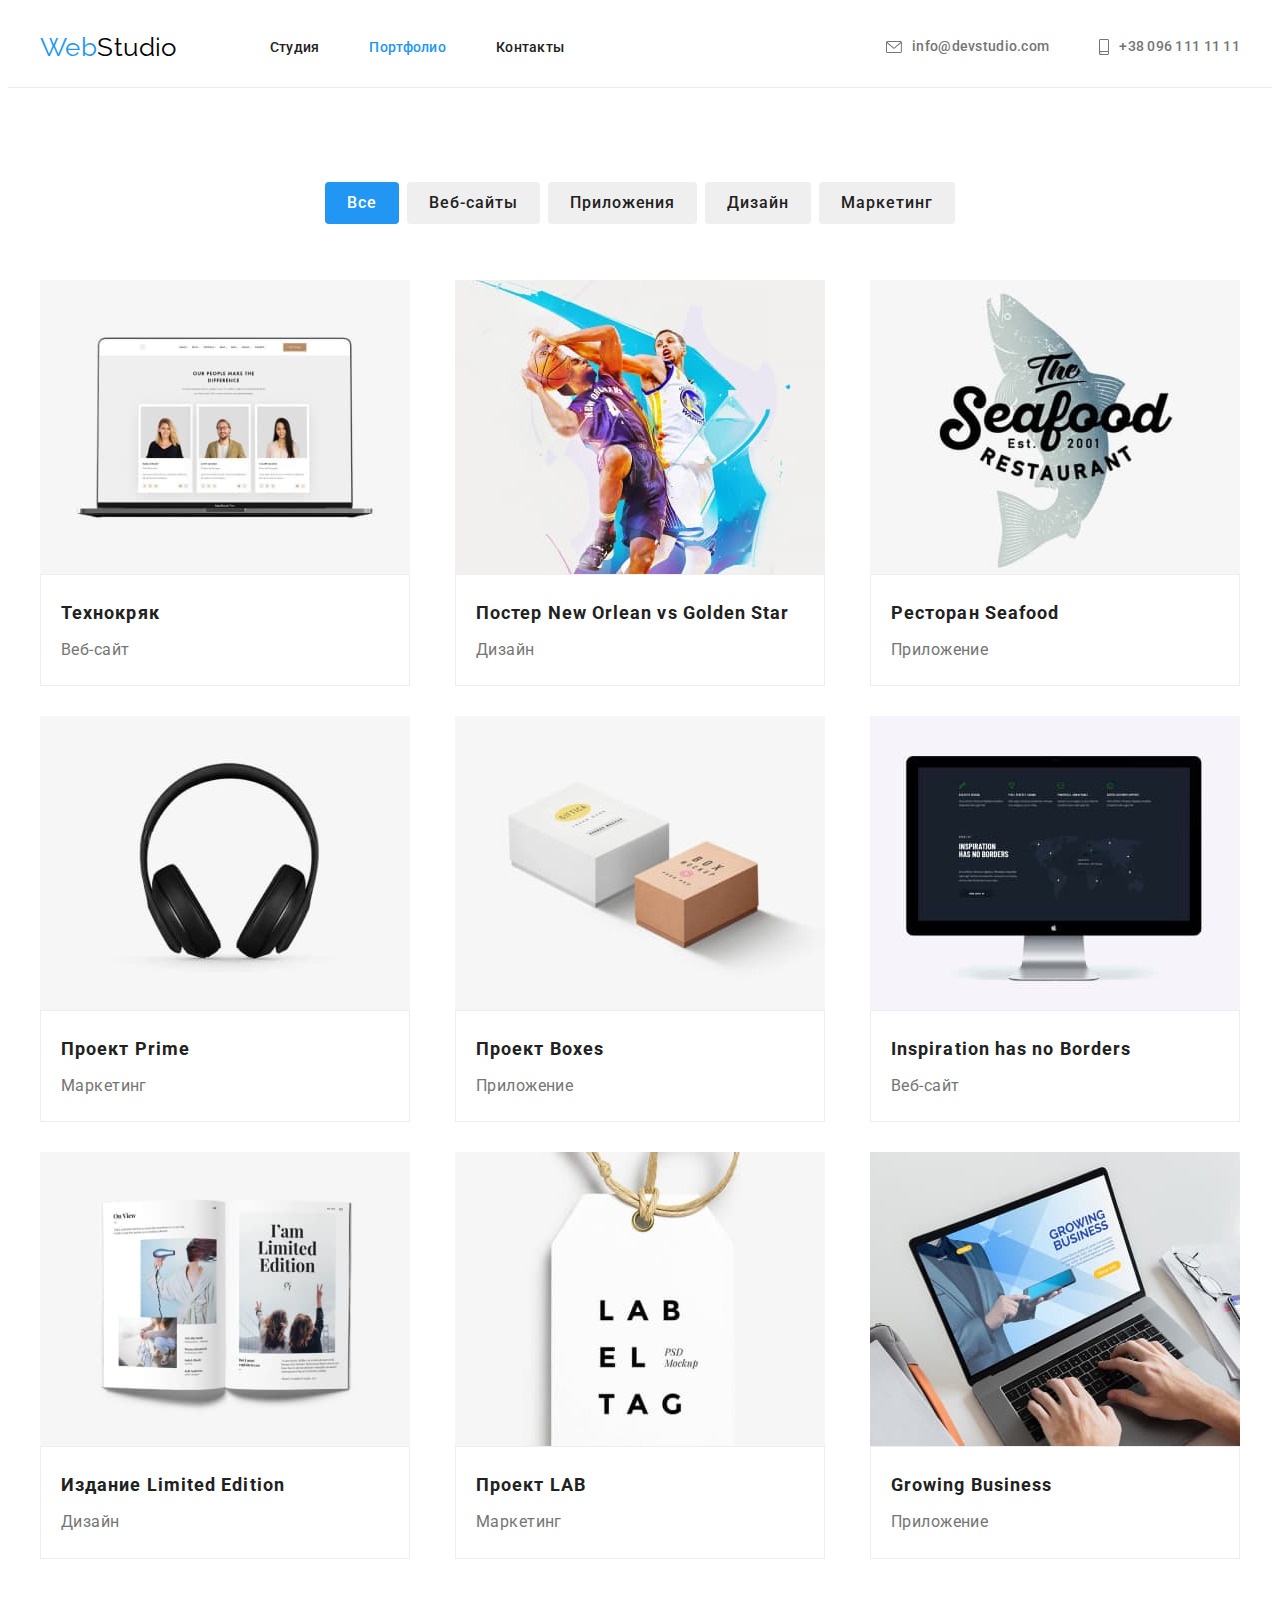
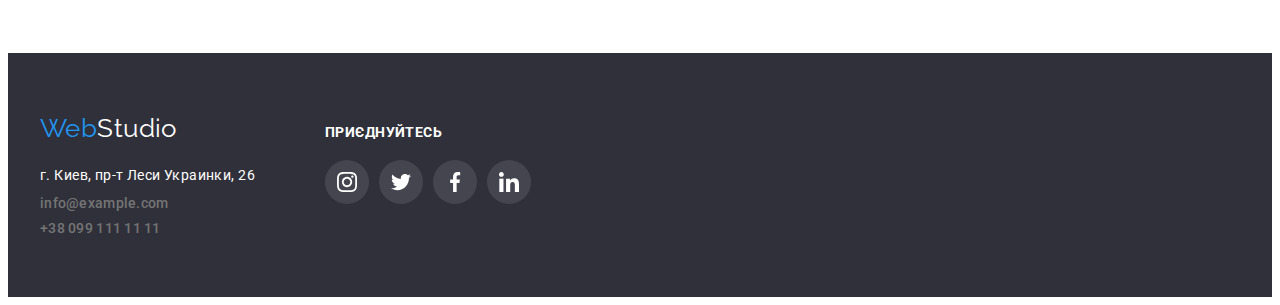
==== commit 659fdb4e: "Update portfolio.html" ====
--- a/portfolio.html
+++ b/portfolio.html
@@ -29,10 +29,12 @@
           </a>
           <ul class="menu list menu-list-container">
             <li class="menu-item">
-              <a class="nav-link link current" href="./index.html">Студия</a>
+              <a class="nav-link nav-link link" href="./index.html">Студия</a>
             </li>
             <li class="menu-item">
-              <a class="nav-link link" href="./portfolio.html">Портфолио</a>
+              <a class="nav-link link current" href="./portfolio.html"
+                >Портфолио</a
+              >
             </li>
             <li class="menu-item">
               <a class="nav-link link" href="">Контакты</a>
--- a/css/styles.css
+++ b/css/styles.css
@@ -421,7 +421,7 @@
 .work-text-item {
   background: var(--background-color);
   border: 1px solid #eeeeee;
-  padding: 30px;
+  padding: 20px;
 }
 
 .social-list {
